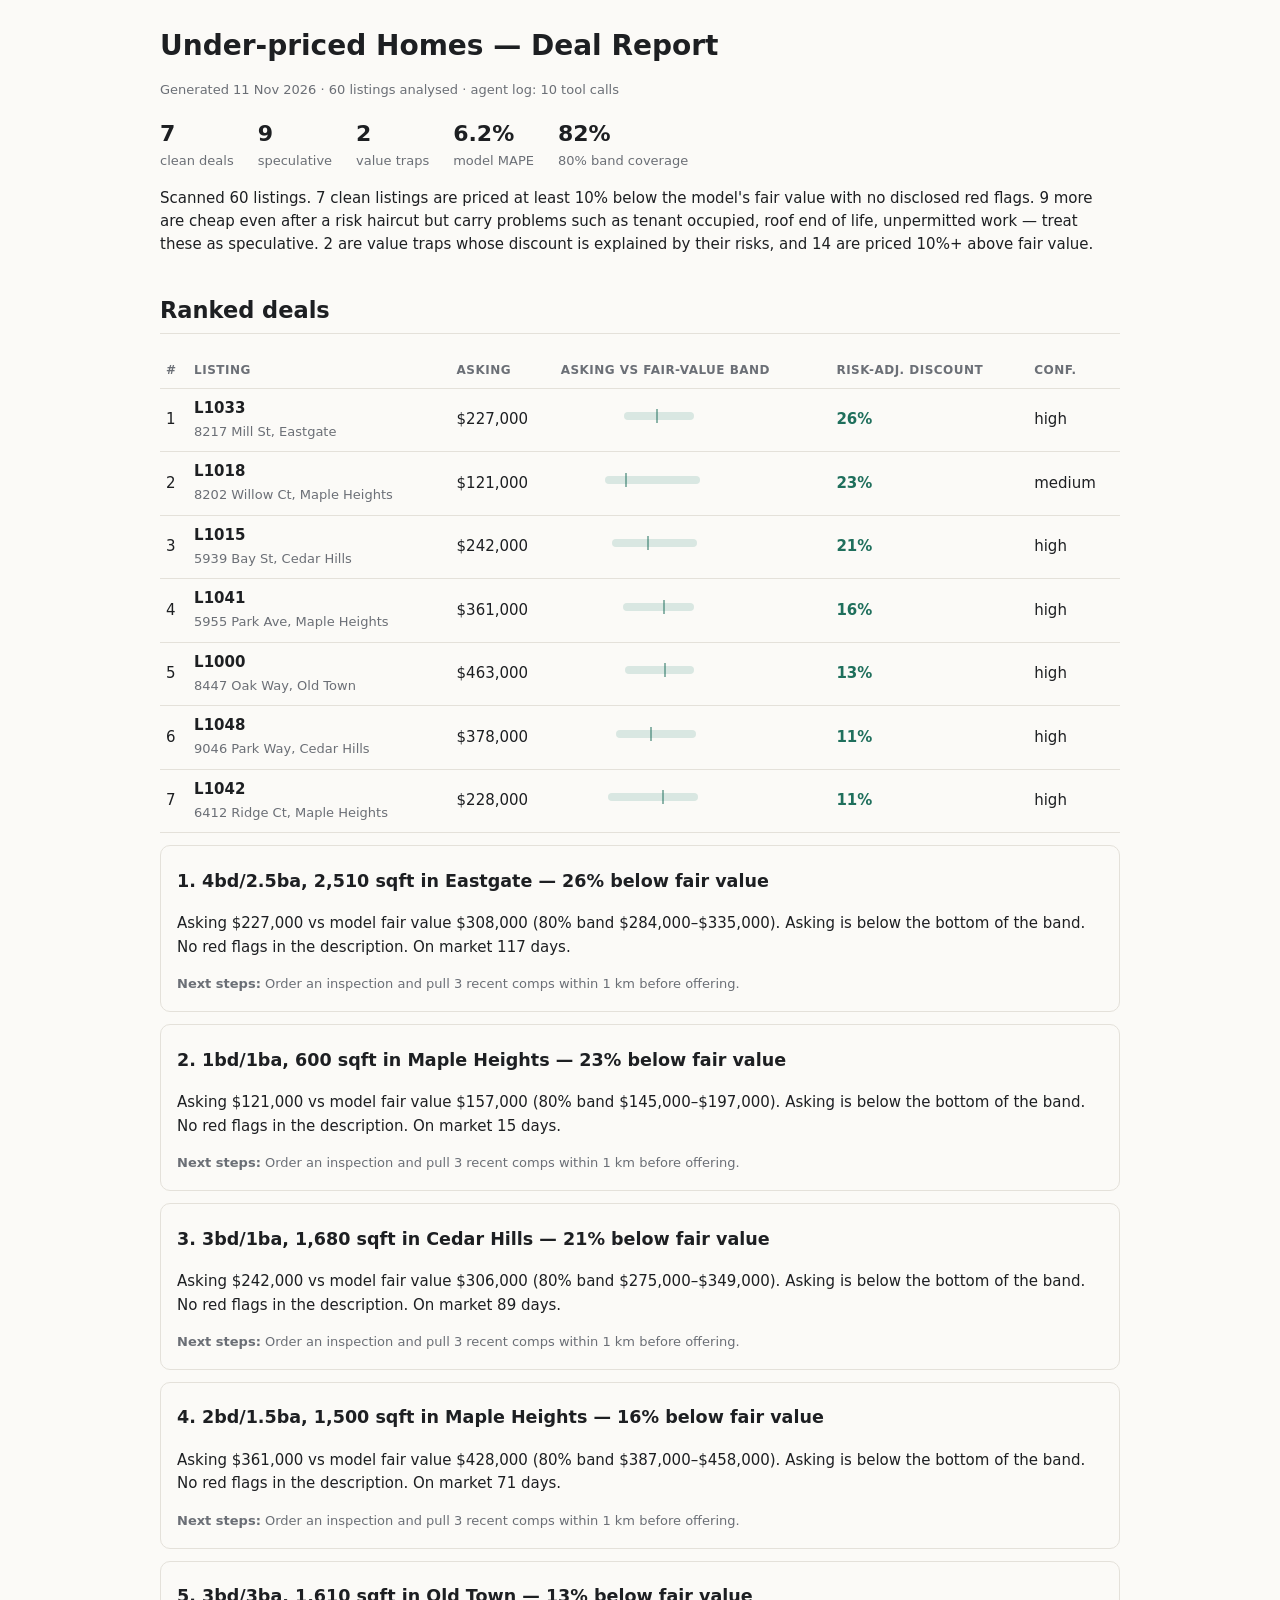
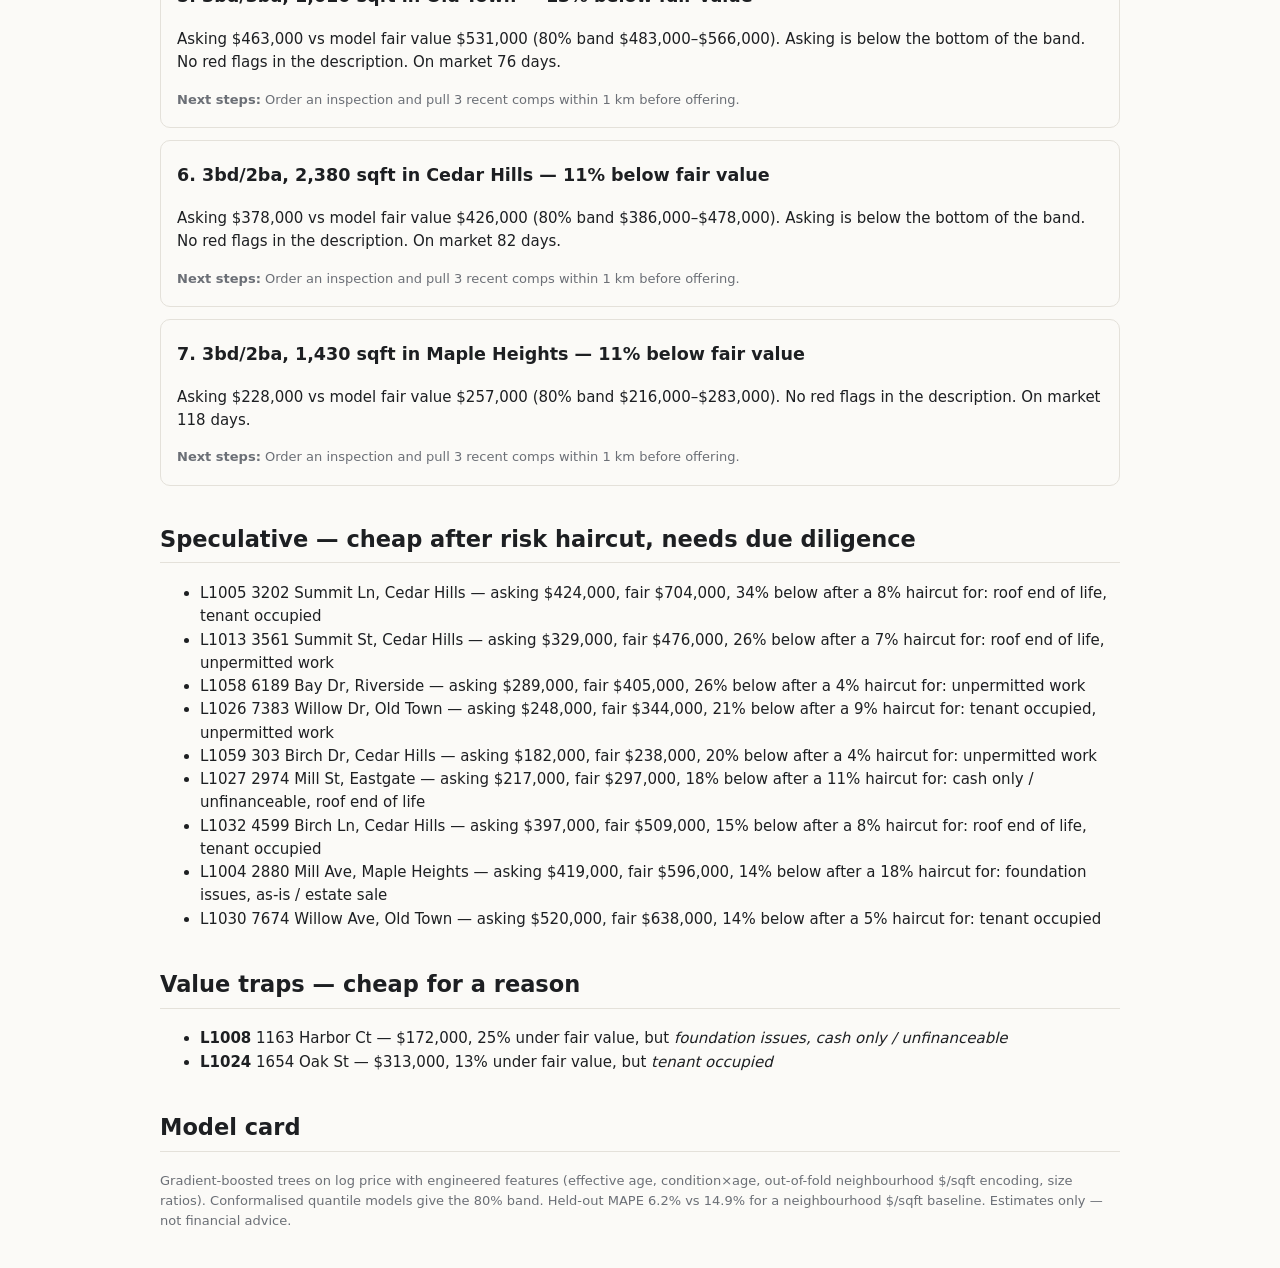
==== reports/deal_report.html @ a840b782 "Real-estate price & deal finder: ML model, GenAI parser, agent" ====
<!doctype html><html><head><meta charset=utf-8><meta name=viewport content="width=device-width,initial-scale=1">
<title>Deal Report</title><style>
:root{--bg:#fbfaf7;--fg:#1d1f22;--m:#6b6f76;--line:#e4e1da;--acc:#1f6f5c;--band:#d9e7e2;--ask:#c2410c}
@media (prefers-color-scheme:dark){:root{--bg:#16181b;--fg:#e8e6e1;--m:#9aa0a6;--line:#2c2f34;--acc:#5fc4a8;--band:#24433b;--ask:#fb923c}}
body{background:var(--bg);color:var(--fg);font:15px/1.55 system-ui,sans-serif;max-width:960px;margin:0 auto;padding:24px 16px}
h1{font-size:28px;margin:0} h2{margin-top:36px;border-bottom:1px solid var(--line);padding-bottom:6px}
.m{color:var(--m);font-size:13px} table{width:100%;border-collapse:collapse} td,th{padding:8px 6px;border-bottom:1px solid var(--line);text-align:left;vertical-align:middle}
th{font-size:12px;text-transform:uppercase;letter-spacing:.04em;color:var(--m)} .g{color:var(--acc);font-weight:700}
.card{border:1px solid var(--line);border-radius:10px;padding:4px 16px;margin:12px 0} .wrap{overflow-x:auto}
.kpi{display:flex;gap:24px;flex-wrap:wrap;margin:16px 0} .kpi div{font-size:13px;color:var(--m)} .kpi b{display:block;font-size:22px;color:var(--fg)}
</style></head><body>
<h1>Under-priced Homes — Deal Report</h1><p class=m>Generated 11 Nov 2026 · 60 listings analysed · agent log: 10 tool calls</p>
<div class=kpi><div><b>7</b>clean deals</div><div><b>9</b>speculative</div><div><b>2</b>value traps</div>
<div><b>6.2%</b>model MAPE</div><div><b>82%</b>80% band coverage</div></div>
<p>Scanned 60 listings. 7 clean listings are priced at least 10% below the model&#x27;s fair value with no disclosed red flags. 9 more are cheap even after a risk haircut but carry problems such as tenant occupied, roof end of life, unpermitted work — treat these as speculative. 2 are value traps whose discount is explained by their risks, and 14 are priced 10%+ above fair value.</p>
<h2>Ranked deals</h2><div class=wrap><table><tr><th>#</th><th>Listing</th><th>Asking</th><th>Asking vs fair-value band</th><th>Risk-adj. discount</th><th>Conf.</th></tr><tr><td>1</td><td><b>L1033</b><br><span class=m>8217 Mill St, Eastgate</span></td><td>$227,000</td><td><svg width=160 height=22 role=img aria-label="asking vs band"><rect x=63 y=7 width=70 height=8 rx=4 fill="var(--band)"/><line x1=96 x2=96 y1=4 y2=18 stroke="var(--acc)" stroke-width=2/><circle cx=4 cy=11 r=4.5 fill="var(--ask)"/></svg></td><td class=g>26%</td><td>high</td></tr><tr><td>2</td><td><b>L1018</b><br><span class=m>8202 Willow Ct, Maple Heights</span></td><td>$121,000</td><td><svg width=160 height=22 role=img aria-label="asking vs band"><rect x=44 y=7 width=95 height=8 rx=4 fill="var(--band)"/><line x1=65 x2=65 y1=4 y2=18 stroke="var(--acc)" stroke-width=2/><circle cx=4 cy=11 r=4.5 fill="var(--ask)"/></svg></td><td class=g>23%</td><td>medium</td></tr><tr><td>3</td><td><b>L1015</b><br><span class=m>5939 Bay St, Cedar Hills</span></td><td>$242,000</td><td><svg width=160 height=22 role=img aria-label="asking vs band"><rect x=51 y=7 width=85 height=8 rx=4 fill="var(--band)"/><line x1=87 x2=87 y1=4 y2=18 stroke="var(--acc)" stroke-width=2/><circle cx=13 cy=11 r=4.5 fill="var(--ask)"/></svg></td><td class=g>21%</td><td>high</td></tr><tr><td>4</td><td><b>L1041</b><br><span class=m>5955 Park Ave, Maple Heights</span></td><td>$361,000</td><td><svg width=160 height=22 role=img aria-label="asking vs band"><rect x=62 y=7 width=71 height=8 rx=4 fill="var(--band)"/><line x1=103 x2=103 y1=4 y2=18 stroke="var(--acc)" stroke-width=2/><circle cx=36 cy=11 r=4.5 fill="var(--ask)"/></svg></td><td class=g>16%</td><td>high</td></tr><tr><td>5</td><td><b>L1000</b><br><span class=m>8447 Oak Way, Old Town</span></td><td>$463,000</td><td><svg width=160 height=22 role=img aria-label="asking vs band"><rect x=64 y=7 width=69 height=8 rx=4 fill="var(--band)"/><line x1=104 x2=104 y1=4 y2=18 stroke="var(--acc)" stroke-width=2/><circle cx=47 cy=11 r=4.5 fill="var(--ask)"/></svg></td><td class=g>13%</td><td>high</td></tr><tr><td>6</td><td><b>L1048</b><br><span class=m>9046 Park Way, Cedar Hills</span></td><td>$378,000</td><td><svg width=160 height=22 role=img aria-label="asking vs band"><rect x=55 y=7 width=80 height=8 rx=4 fill="var(--band)"/><line x1=90 x2=90 y1=4 y2=18 stroke="var(--acc)" stroke-width=2/><circle cx=48 cy=11 r=4.5 fill="var(--ask)"/></svg></td><td class=g>11%</td><td>high</td></tr><tr><td>7</td><td><b>L1042</b><br><span class=m>6412 Ridge Ct, Maple Heights</span></td><td>$228,000</td><td><svg width=160 height=22 role=img aria-label="asking vs band"><rect x=47 y=7 width=90 height=8 rx=4 fill="var(--band)"/><line x1=102 x2=102 y1=4 y2=18 stroke="var(--acc)" stroke-width=2/><circle cx=63 cy=11 r=4.5 fill="var(--ask)"/></svg></td><td class=g>11%</td><td>high</td></tr></table></div>
<section class=card><h3>1. 4bd/2.5ba, 2,510 sqft in Eastgate — 26% below fair value</h3><p>Asking $227,000 vs model fair value $308,000 (80% band $284,000–$335,000). Asking is below the bottom of the band. No red flags in the description. On market 117 days.</p><p class=m><b>Next steps:</b> Order an inspection and pull 3 recent comps within 1 km before offering.</p></section><section class=card><h3>2. 1bd/1ba, 600 sqft in Maple Heights — 23% below fair value</h3><p>Asking $121,000 vs model fair value $157,000 (80% band $145,000–$197,000). Asking is below the bottom of the band. No red flags in the description. On market 15 days.</p><p class=m><b>Next steps:</b> Order an inspection and pull 3 recent comps within 1 km before offering.</p></section><section class=card><h3>3. 3bd/1ba, 1,680 sqft in Cedar Hills — 21% below fair value</h3><p>Asking $242,000 vs model fair value $306,000 (80% band $275,000–$349,000). Asking is below the bottom of the band. No red flags in the description. On market 89 days.</p><p class=m><b>Next steps:</b> Order an inspection and pull 3 recent comps within 1 km before offering.</p></section><section class=card><h3>4. 2bd/1.5ba, 1,500 sqft in Maple Heights — 16% below fair value</h3><p>Asking $361,000 vs model fair value $428,000 (80% band $387,000–$458,000). Asking is below the bottom of the band. No red flags in the description. On market 71 days.</p><p class=m><b>Next steps:</b> Order an inspection and pull 3 recent comps within 1 km before offering.</p></section><section class=card><h3>5. 3bd/3ba, 1,610 sqft in Old Town — 13% below fair value</h3><p>Asking $463,000 vs model fair value $531,000 (80% band $483,000–$566,000). Asking is below the bottom of the band. No red flags in the description. On market 76 days.</p><p class=m><b>Next steps:</b> Order an inspection and pull 3 recent comps within 1 km before offering.</p></section><section class=card><h3>6. 3bd/2ba, 2,380 sqft in Cedar Hills — 11% below fair value</h3><p>Asking $378,000 vs model fair value $426,000 (80% band $386,000–$478,000). Asking is below the bottom of the band. No red flags in the description. On market 82 days.</p><p class=m><b>Next steps:</b> Order an inspection and pull 3 recent comps within 1 km before offering.</p></section><section class=card><h3>7. 3bd/2ba, 1,430 sqft in Maple Heights — 11% below fair value</h3><p>Asking $228,000 vs model fair value $257,000 (80% band $216,000–$283,000). No red flags in the description. On market 118 days.</p><p class=m><b>Next steps:</b> Order an inspection and pull 3 recent comps within 1 km before offering.</p></section><h2>Speculative — cheap after risk haircut, needs due diligence</h2><ul><li>L1005 3202 Summit Ln, Cedar Hills — asking $424,000, fair $704,000, 34% below after a 8% haircut for: roof end of life, tenant occupied</li><li>L1013 3561 Summit St, Cedar Hills — asking $329,000, fair $476,000, 26% below after a 7% haircut for: roof end of life, unpermitted work</li><li>L1058 6189 Bay Dr, Riverside — asking $289,000, fair $405,000, 26% below after a 4% haircut for: unpermitted work</li><li>L1026 7383 Willow Dr, Old Town — asking $248,000, fair $344,000, 21% below after a 9% haircut for: tenant occupied, unpermitted work</li><li>L1059 303 Birch Dr, Cedar Hills — asking $182,000, fair $238,000, 20% below after a 4% haircut for: unpermitted work</li><li>L1027 2974 Mill St, Eastgate — asking $217,000, fair $297,000, 18% below after a 11% haircut for: cash only / unfinanceable, roof end of life</li><li>L1032 4599 Birch Ln, Cedar Hills — asking $397,000, fair $509,000, 15% below after a 8% haircut for: roof end of life, tenant occupied</li><li>L1004 2880 Mill Ave, Maple Heights — asking $419,000, fair $596,000, 14% below after a 18% haircut for: foundation issues, as-is / estate sale</li><li>L1030 7674 Willow Ave, Old Town — asking $520,000, fair $638,000, 14% below after a 5% haircut for: tenant occupied</li></ul>
<h2>Value traps — cheap for a reason</h2><ul><li><b>L1008</b> 1163 Harbor Ct — $172,000, 25% under fair value, but <i>foundation issues, cash only / unfinanceable</i></li><li><b>L1024</b> 1654 Oak St — $313,000, 13% under fair value, but <i>tenant occupied</i></li></ul>
<h2>Model card</h2><p class=m>Gradient-boosted trees on log price with engineered features (effective age, condition×age,
out-of-fold neighbourhood $/sqft encoding, size ratios). Conformalised quantile models give the 80% band.
Held-out MAPE 6.2% vs 14.9% for a neighbourhood $/sqft baseline.
Estimates only — not financial advice.</p></body></html>
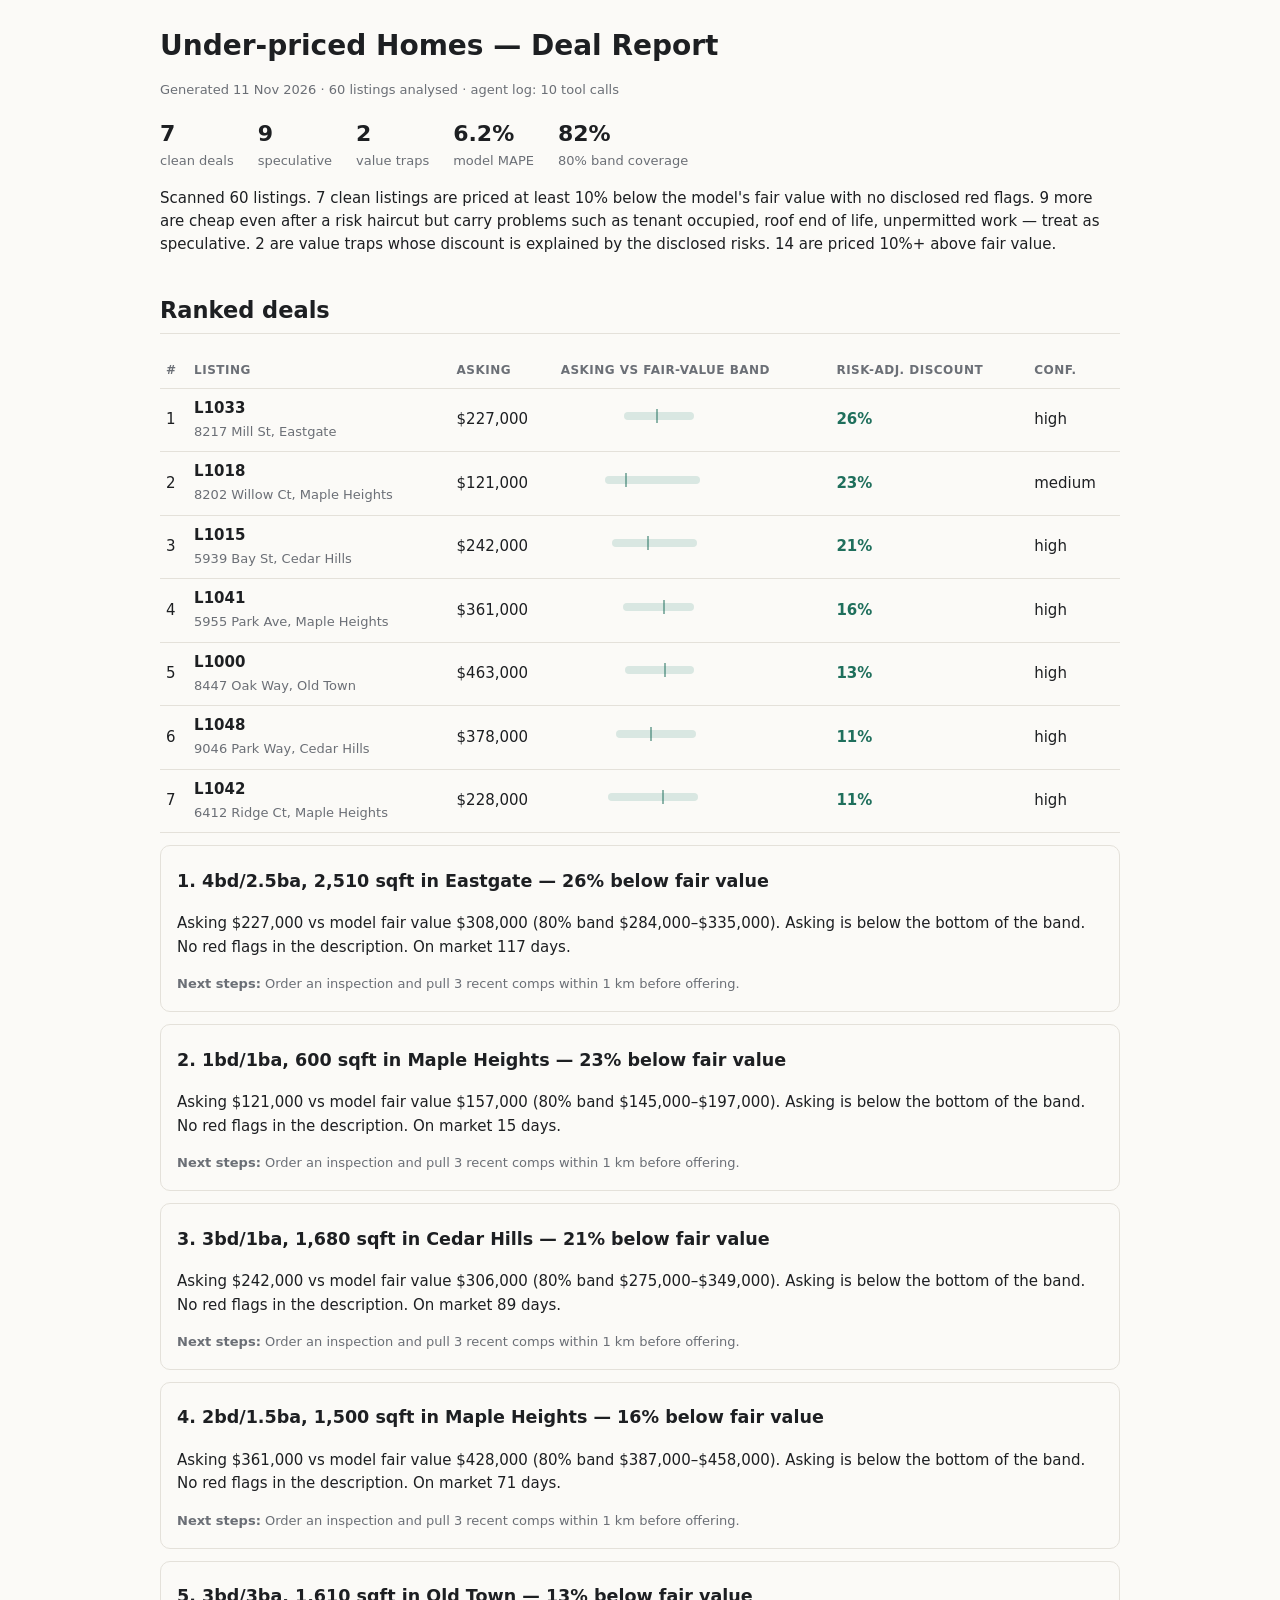
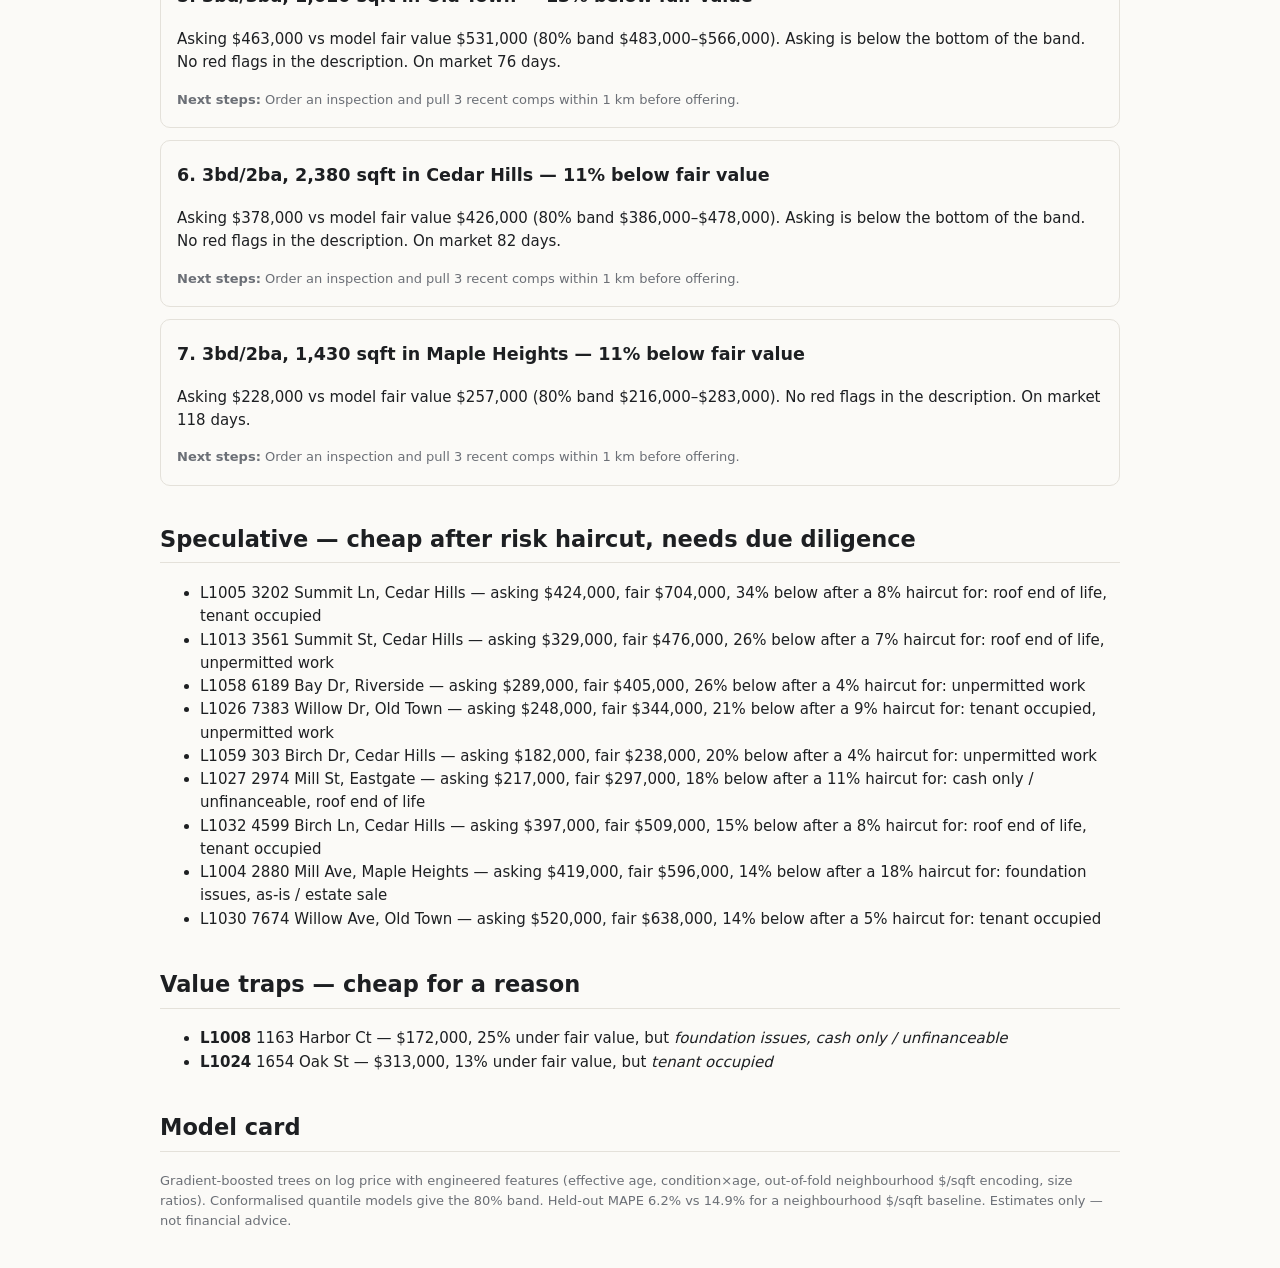
==== commit fdb7e1f8: "Add Gemini API Key" ====
--- a/reports/deal_report.html
+++ b/reports/deal_report.html
@@ -12,7 +12,7 @@
 <h1>Under-priced Homes — Deal Report</h1><p class=m>Generated 11 Nov 2026 · 60 listings analysed · agent log: 10 tool calls</p>
 <div class=kpi><div><b>7</b>clean deals</div><div><b>9</b>speculative</div><div><b>2</b>value traps</div>
 <div><b>6.2%</b>model MAPE</div><div><b>82%</b>80% band coverage</div></div>
-<p>Scanned 60 listings. 7 clean listings are priced at least 10% below the model&#x27;s fair value with no disclosed red flags. 9 more are cheap even after a risk haircut but carry problems such as tenant occupied, roof end of life, unpermitted work — treat these as speculative. 2 are value traps whose discount is explained by their risks, and 14 are priced 10%+ above fair value.</p>
+<p>Scanned 60 listings. 7 clean listings are priced at least 10% below the model&#x27;s fair value with no disclosed red flags. 9 more are cheap even after a risk haircut but carry problems such as tenant occupied, roof end of life, unpermitted work — treat as speculative. 2 are value traps whose discount is explained by the disclosed risks. 14 are priced 10%+ above fair value.</p>
 <h2>Ranked deals</h2><div class=wrap><table><tr><th>#</th><th>Listing</th><th>Asking</th><th>Asking vs fair-value band</th><th>Risk-adj. discount</th><th>Conf.</th></tr><tr><td>1</td><td><b>L1033</b><br><span class=m>8217 Mill St, Eastgate</span></td><td>$227,000</td><td><svg width=160 height=22 role=img aria-label="asking vs band"><rect x=63 y=7 width=70 height=8 rx=4 fill="var(--band)"/><line x1=96 x2=96 y1=4 y2=18 stroke="var(--acc)" stroke-width=2/><circle cx=4 cy=11 r=4.5 fill="var(--ask)"/></svg></td><td class=g>26%</td><td>high</td></tr><tr><td>2</td><td><b>L1018</b><br><span class=m>8202 Willow Ct, Maple Heights</span></td><td>$121,000</td><td><svg width=160 height=22 role=img aria-label="asking vs band"><rect x=44 y=7 width=95 height=8 rx=4 fill="var(--band)"/><line x1=65 x2=65 y1=4 y2=18 stroke="var(--acc)" stroke-width=2/><circle cx=4 cy=11 r=4.5 fill="var(--ask)"/></svg></td><td class=g>23%</td><td>medium</td></tr><tr><td>3</td><td><b>L1015</b><br><span class=m>5939 Bay St, Cedar Hills</span></td><td>$242,000</td><td><svg width=160 height=22 role=img aria-label="asking vs band"><rect x=51 y=7 width=85 height=8 rx=4 fill="var(--band)"/><line x1=87 x2=87 y1=4 y2=18 stroke="var(--acc)" stroke-width=2/><circle cx=13 cy=11 r=4.5 fill="var(--ask)"/></svg></td><td class=g>21%</td><td>high</td></tr><tr><td>4</td><td><b>L1041</b><br><span class=m>5955 Park Ave, Maple Heights</span></td><td>$361,000</td><td><svg width=160 height=22 role=img aria-label="asking vs band"><rect x=62 y=7 width=71 height=8 rx=4 fill="var(--band)"/><line x1=103 x2=103 y1=4 y2=18 stroke="var(--acc)" stroke-width=2/><circle cx=36 cy=11 r=4.5 fill="var(--ask)"/></svg></td><td class=g>16%</td><td>high</td></tr><tr><td>5</td><td><b>L1000</b><br><span class=m>8447 Oak Way, Old Town</span></td><td>$463,000</td><td><svg width=160 height=22 role=img aria-label="asking vs band"><rect x=64 y=7 width=69 height=8 rx=4 fill="var(--band)"/><line x1=104 x2=104 y1=4 y2=18 stroke="var(--acc)" stroke-width=2/><circle cx=47 cy=11 r=4.5 fill="var(--ask)"/></svg></td><td class=g>13%</td><td>high</td></tr><tr><td>6</td><td><b>L1048</b><br><span class=m>9046 Park Way, Cedar Hills</span></td><td>$378,000</td><td><svg width=160 height=22 role=img aria-label="asking vs band"><rect x=55 y=7 width=80 height=8 rx=4 fill="var(--band)"/><line x1=90 x2=90 y1=4 y2=18 stroke="var(--acc)" stroke-width=2/><circle cx=48 cy=11 r=4.5 fill="var(--ask)"/></svg></td><td class=g>11%</td><td>high</td></tr><tr><td>7</td><td><b>L1042</b><br><span class=m>6412 Ridge Ct, Maple Heights</span></td><td>$228,000</td><td><svg width=160 height=22 role=img aria-label="asking vs band"><rect x=47 y=7 width=90 height=8 rx=4 fill="var(--band)"/><line x1=102 x2=102 y1=4 y2=18 stroke="var(--acc)" stroke-width=2/><circle cx=63 cy=11 r=4.5 fill="var(--ask)"/></svg></td><td class=g>11%</td><td>high</td></tr></table></div>
 <section class=card><h3>1. 4bd/2.5ba, 2,510 sqft in Eastgate — 26% below fair value</h3><p>Asking $227,000 vs model fair value $308,000 (80% band $284,000–$335,000). Asking is below the bottom of the band. No red flags in the description. On market 117 days.</p><p class=m><b>Next steps:</b> Order an inspection and pull 3 recent comps within 1 km before offering.</p></section><section class=card><h3>2. 1bd/1ba, 600 sqft in Maple Heights — 23% below fair value</h3><p>Asking $121,000 vs model fair value $157,000 (80% band $145,000–$197,000). Asking is below the bottom of the band. No red flags in the description. On market 15 days.</p><p class=m><b>Next steps:</b> Order an inspection and pull 3 recent comps within 1 km before offering.</p></section><section class=card><h3>3. 3bd/1ba, 1,680 sqft in Cedar Hills — 21% below fair value</h3><p>Asking $242,000 vs model fair value $306,000 (80% band $275,000–$349,000). Asking is below the bottom of the band. No red flags in the description. On market 89 days.</p><p class=m><b>Next steps:</b> Order an inspection and pull 3 recent comps within 1 km before offering.</p></section><section class=card><h3>4. 2bd/1.5ba, 1,500 sqft in Maple Heights — 16% below fair value</h3><p>Asking $361,000 vs model fair value $428,000 (80% band $387,000–$458,000). Asking is below the bottom of the band. No red flags in the description. On market 71 days.</p><p class=m><b>Next steps:</b> Order an inspection and pull 3 recent comps within 1 km before offering.</p></section><section class=card><h3>5. 3bd/3ba, 1,610 sqft in Old Town — 13% below fair value</h3><p>Asking $463,000 vs model fair value $531,000 (80% band $483,000–$566,000). Asking is below the bottom of the band. No red flags in the description. On market 76 days.</p><p class=m><b>Next steps:</b> Order an inspection and pull 3 recent comps within 1 km before offering.</p></section><section class=card><h3>6. 3bd/2ba, 2,380 sqft in Cedar Hills — 11% below fair value</h3><p>Asking $378,000 vs model fair value $426,000 (80% band $386,000–$478,000). Asking is below the bottom of the band. No red flags in the description. On market 82 days.</p><p class=m><b>Next steps:</b> Order an inspection and pull 3 recent comps within 1 km before offering.</p></section><section class=card><h3>7. 3bd/2ba, 1,430 sqft in Maple Heights — 11% below fair value</h3><p>Asking $228,000 vs model fair value $257,000 (80% band $216,000–$283,000). No red flags in the description. On market 118 days.</p><p class=m><b>Next steps:</b> Order an inspection and pull 3 recent comps within 1 km before offering.</p></section><h2>Speculative — cheap after risk haircut, needs due diligence</h2><ul><li>L1005 3202 Summit Ln, Cedar Hills — asking $424,000, fair $704,000, 34% below after a 8% haircut for: roof end of life, tenant occupied</li><li>L1013 3561 Summit St, Cedar Hills — asking $329,000, fair $476,000, 26% below after a 7% haircut for: roof end of life, unpermitted work</li><li>L1058 6189 Bay Dr, Riverside — asking $289,000, fair $405,000, 26% below after a 4% haircut for: unpermitted work</li><li>L1026 7383 Willow Dr, Old Town — asking $248,000, fair $344,000, 21% below after a 9% haircut for: tenant occupied, unpermitted work</li><li>L1059 303 Birch Dr, Cedar Hills — asking $182,000, fair $238,000, 20% below after a 4% haircut for: unpermitted work</li><li>L1027 2974 Mill St, Eastgate — asking $217,000, fair $297,000, 18% below after a 11% haircut for: cash only / unfinanceable, roof end of life</li><li>L1032 4599 Birch Ln, Cedar Hills — asking $397,000, fair $509,000, 15% below after a 8% haircut for: roof end of life, tenant occupied</li><li>L1004 2880 Mill Ave, Maple Heights — asking $419,000, fair $596,000, 14% below after a 18% haircut for: foundation issues, as-is / estate sale</li><li>L1030 7674 Willow Ave, Old Town — asking $520,000, fair $638,000, 14% below after a 5% haircut for: tenant occupied</li></ul>
 <h2>Value traps — cheap for a reason</h2><ul><li><b>L1008</b> 1163 Harbor Ct — $172,000, 25% under fair value, but <i>foundation issues, cash only / unfinanceable</i></li><li><b>L1024</b> 1654 Oak St — $313,000, 13% under fair value, but <i>tenant occupied</i></li></ul>
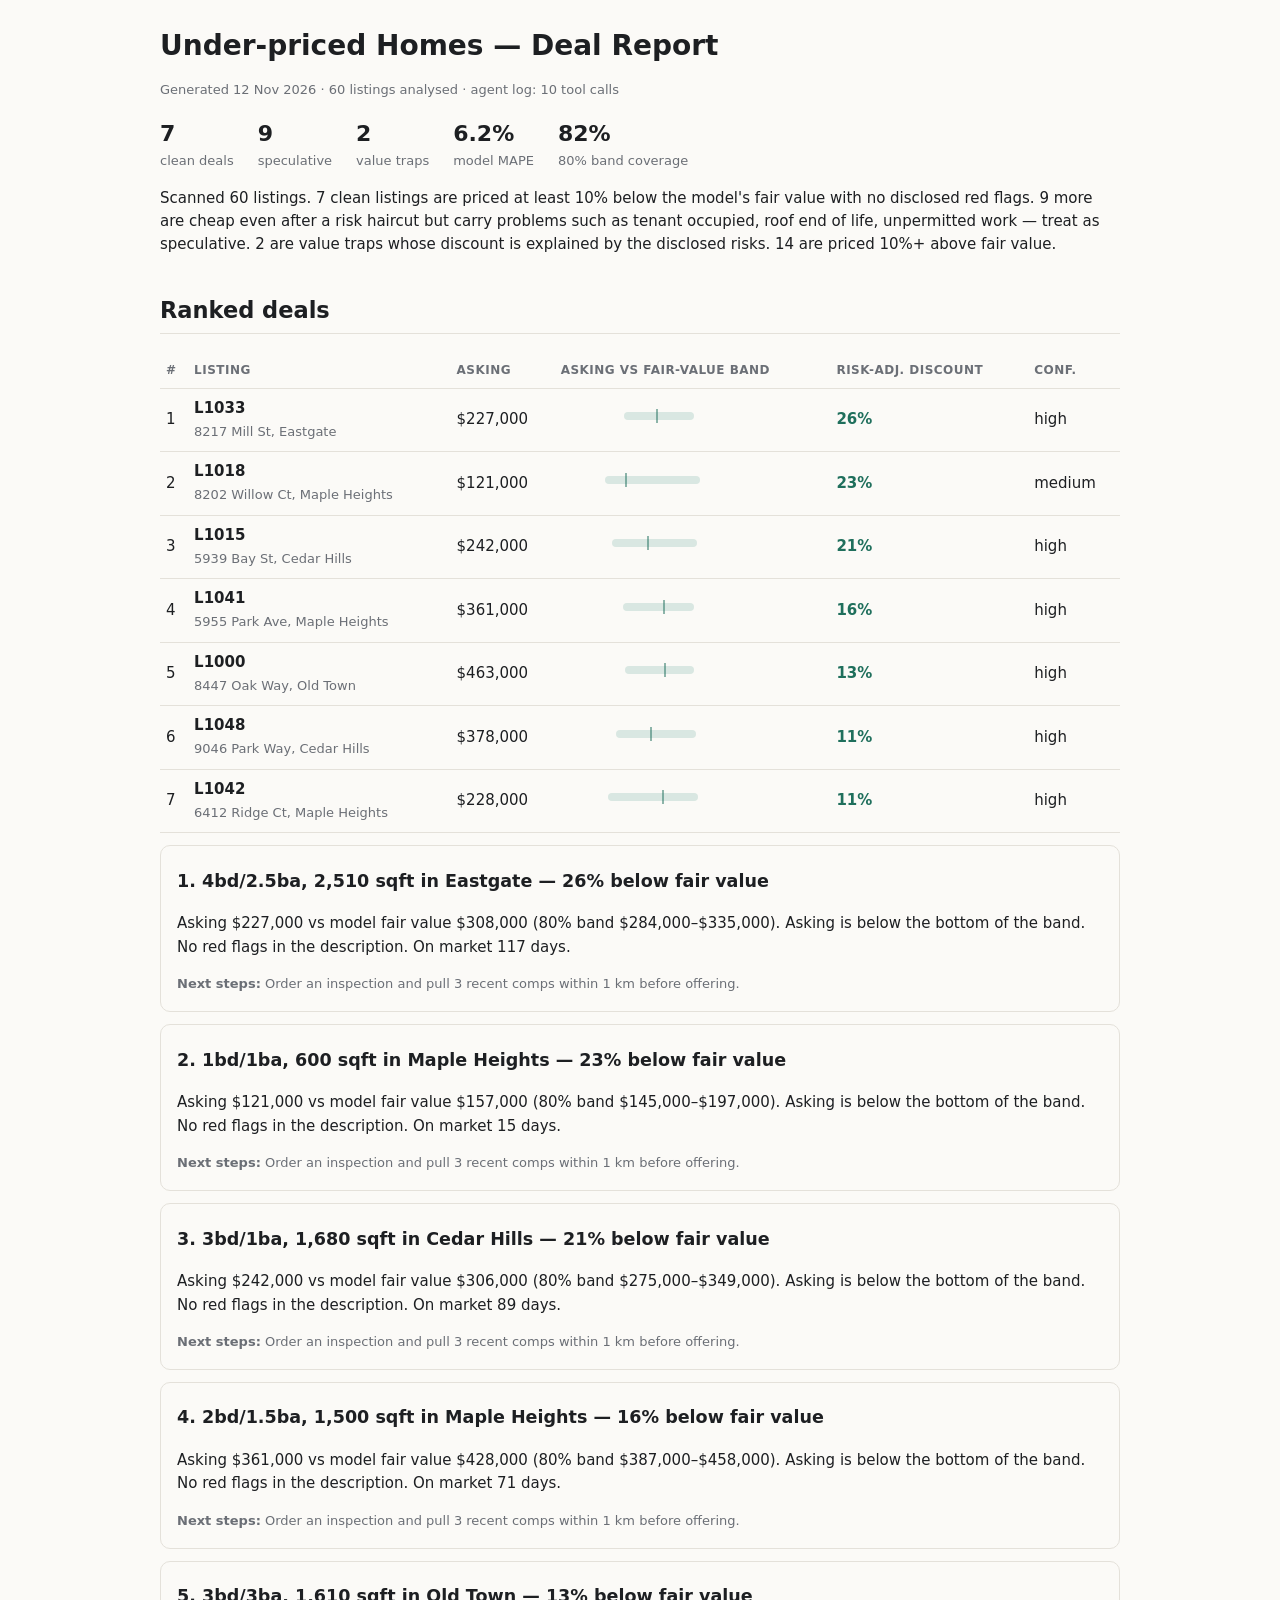
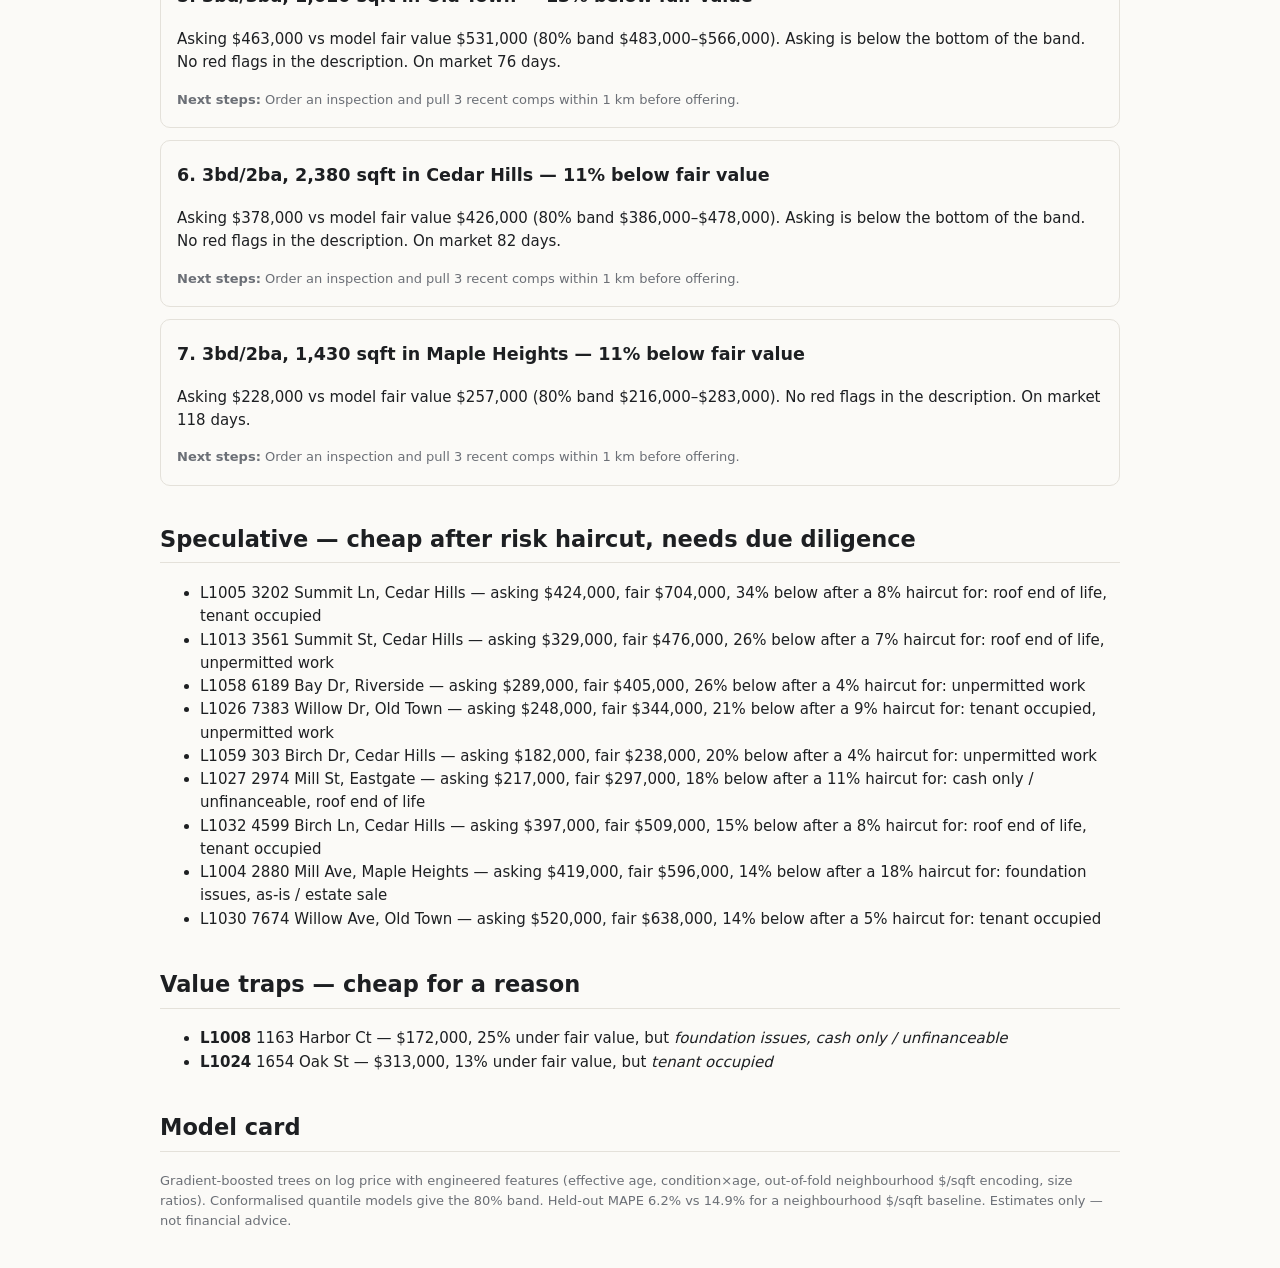
==== commit 66257c69: "DealScout site: landing page, cards, map, watchlist, compare" ====
--- a/reports/deal_report.html
+++ b/reports/deal_report.html
@@ -9,7 +9,7 @@
 .card{border:1px solid var(--line);border-radius:10px;padding:4px 16px;margin:12px 0} .wrap{overflow-x:auto}
 .kpi{display:flex;gap:24px;flex-wrap:wrap;margin:16px 0} .kpi div{font-size:13px;color:var(--m)} .kpi b{display:block;font-size:22px;color:var(--fg)}
 </style></head><body>
-<h1>Under-priced Homes — Deal Report</h1><p class=m>Generated 11 Nov 2026 · 60 listings analysed · agent log: 10 tool calls</p>
+<h1>Under-priced Homes — Deal Report</h1><p class=m>Generated 12 Nov 2026 · 60 listings analysed · agent log: 10 tool calls</p>
 <div class=kpi><div><b>7</b>clean deals</div><div><b>9</b>speculative</div><div><b>2</b>value traps</div>
 <div><b>6.2%</b>model MAPE</div><div><b>82%</b>80% band coverage</div></div>
 <p>Scanned 60 listings. 7 clean listings are priced at least 10% below the model&#x27;s fair value with no disclosed red flags. 9 more are cheap even after a risk haircut but carry problems such as tenant occupied, roof end of life, unpermitted work — treat as speculative. 2 are value traps whose discount is explained by the disclosed risks. 14 are priced 10%+ above fair value.</p>
